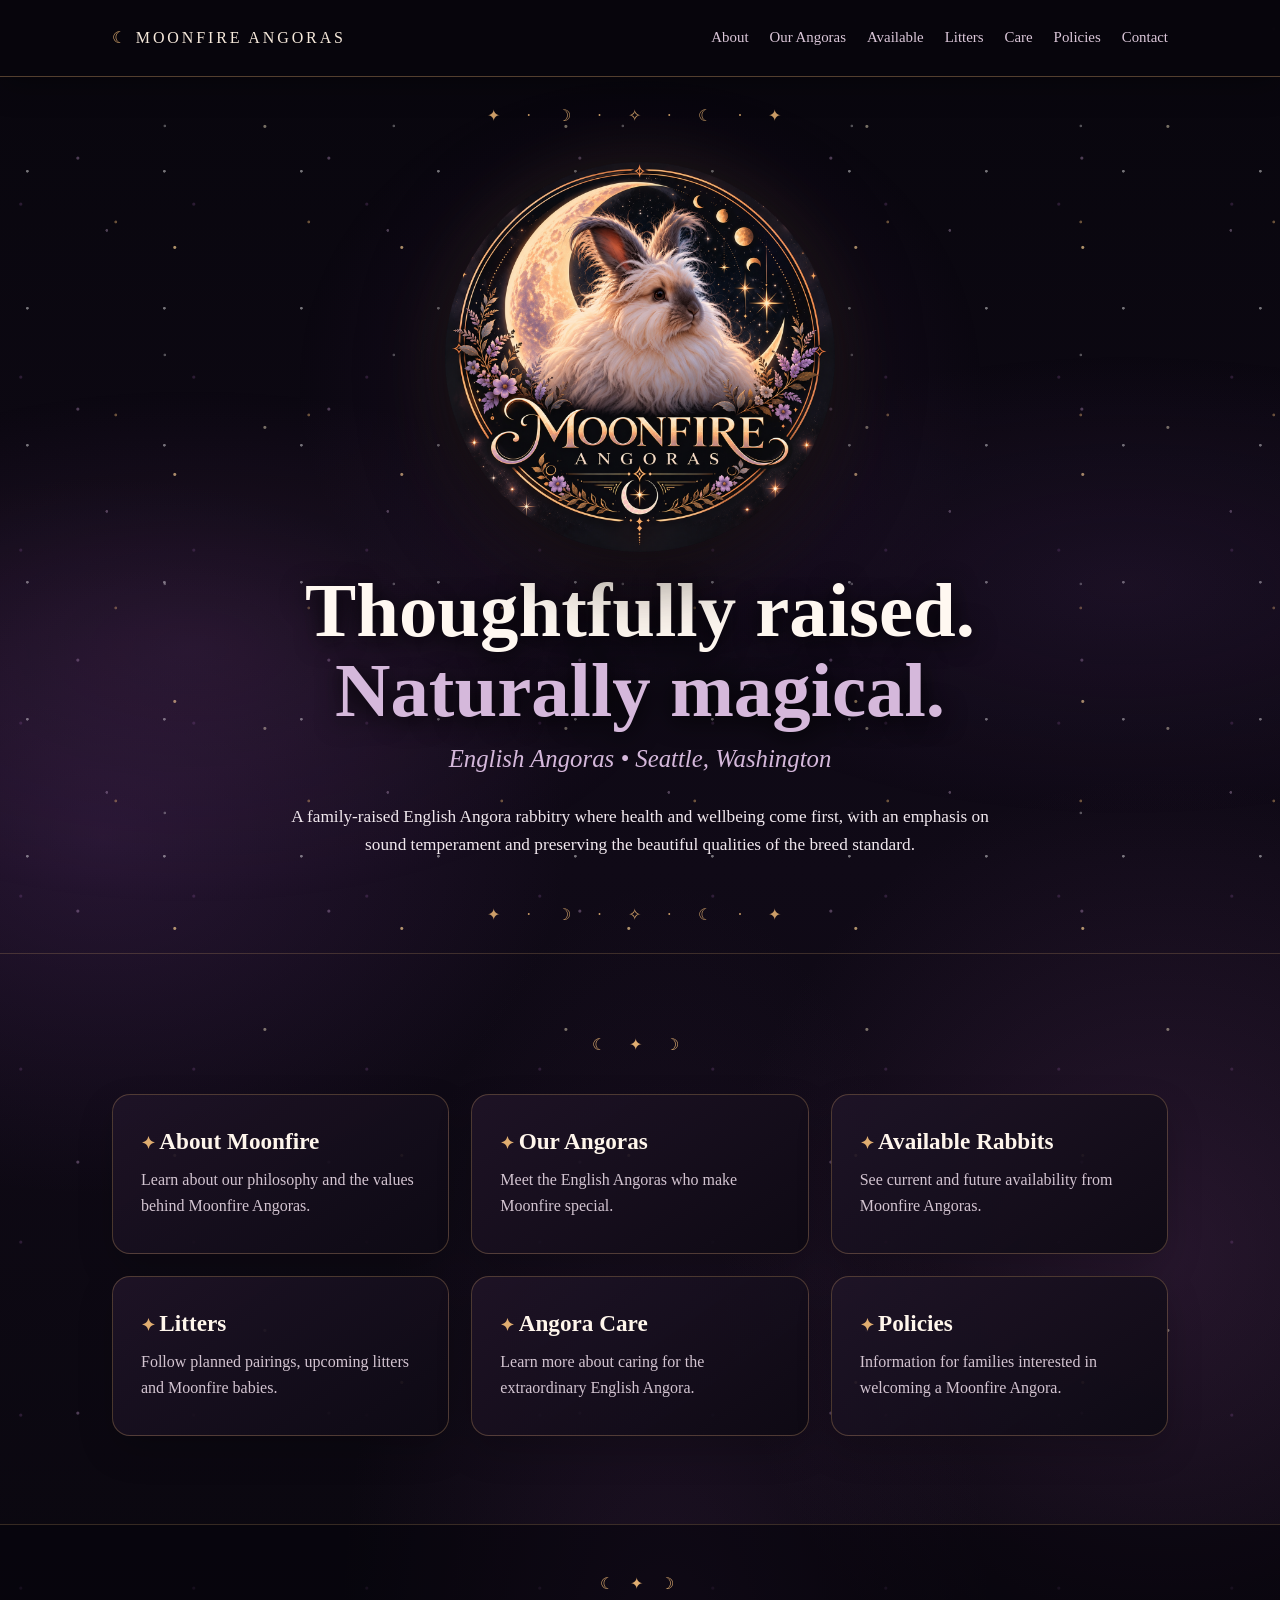
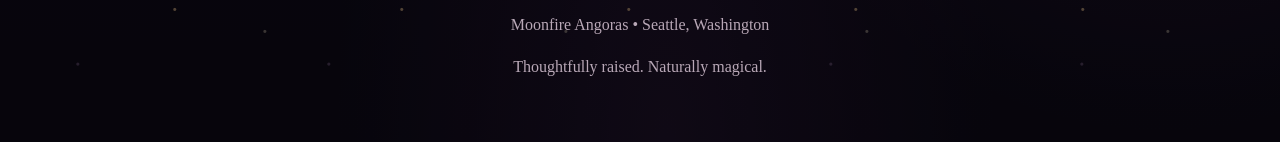
==== index.html @ a2c260e1 "Revise index.html for improved SEO and structure Updated the HTML structure and added a meta descrip" ====
<!doctype html>
<html lang="en">
<head>
  <meta charset="utf-8">
  <meta name="viewport" content="width=device-width, initial-scale=1">
  <title>Moonfire Angoras | Seattle, Washington</title>
  <meta name="description" content="Moonfire Angoras is a family-raised English Angora rabbitry in the Seattle, Washington area.">
  <link rel="stylesheet" href="style.css">
</head>

<body>

<nav>
  <div class="wrap">
    <a class="brand" href="index.html">☾ Moonfire Angoras</a>

    <div class="links">
      <a href="about.html">About</a>
      <a href="angoras.html">Our Angoras</a>
      <a href="available.html">Available</a>
      <a href="litters.html">Litters</a>
      <a href="care.html">Care</a>
      <a href="policies.html">Policies</a>
      <a href="contact.html">Contact</a>
    </div>
  </div>
</nav>

<main>

  <section class="hero">
    <div class="hero-inner">

      <img
        class="logo"
        src="logo.png"
        alt="Moonfire Angoras logo">

      <h1>
        Thoughtfully raised.<br>
        <span style="color:#d5b8db;">Naturally magical.</span>
      </h1>

      <div class="tag">
        English Angoras • Seattle, Washington
      </div>

      <p class="lead">
        A family-raised English Angora rabbitry where health and wellbeing
        come first, with an emphasis on sound temperament and preserving
        the beautiful qualities of the breed standard.
      </p>

    </div>
  </section>


  <section class="home-links">
    <div class="wrap">

      <div class="grid">

        <a class="tile" href="about.html">
          <h2>About Moonfire</h2>
          <p>
            Learn about our philosophy and the values behind
            Moonfire Angoras.
          </p>
        </a>

        <a class="tile" href="angoras.html">
          <h2>Our Angoras</h2>
          <p>
            Meet the English Angoras who make Moonfire special.
          </p>
        </a>

        <a class="tile" href="available.html">
          <h2>Available Rabbits</h2>
          <p>
            See current and future availability from Moonfire Angoras.
          </p>
        </a>

        <a class="tile" href="litters.html">
          <h2>Litters</h2>
          <p>
            Follow planned pairings, upcoming litters and Moonfire babies.
          </p>
        </a>

        <a class="tile" href="care.html">
          <h2>Angora Care</h2>
          <p>
            Learn more about caring for the extraordinary English Angora.
          </p>
        </a>

        <a class="tile" href="policies.html">
          <h2>Policies</h2>
          <p>
            Information for families interested in welcoming
            a Moonfire Angora.
          </p>
        </a>

      </div>

    </div>
  </section>

</main>


<footer>
  <div class="wrap">
    <div class="moon">☾ ✦ ☽</div>
    <p>Moonfire Angoras • Seattle, Washington</p>
    <p>Thoughtfully raised. Naturally magical.</p>
  </div>
</footer>

</body>
</html>
---- style.css ----
:root{
  --night:#090710;
  --night2:#100b18;
  --plum:#211329;
  --cream:#f8f0e8;
  --lav:#d5b8db;
  --lav2:#a879b5;
  --gold:#e0ad70;
  --gold2:#f2d2a2;
  --muted:#d3c4d1;
}
*{box-sizing:border-box}
html{scroll-behavior:smooth}
body{
  margin:0;
  color:var(--cream);
  font-family:Georgia,'Times New Roman',serif;
  line-height:1.6;
  background:
    radial-gradient(circle at 12% 18%,rgba(161,101,177,.22) 0 1px,transparent 2px),
    radial-gradient(circle at 77% 9%,rgba(244,203,142,.7) 0 1px,transparent 2px),
    radial-gradient(circle at 88% 42%,rgba(255,241,205,.45) 0 1px,transparent 2px),
    radial-gradient(circle at 31% 63%,rgba(205,161,214,.35) 0 1px,transparent 2px),
    radial-gradient(ellipse at 8% 48%,rgba(83,44,103,.34),transparent 28%),
    radial-gradient(ellipse at 91% 72%,rgba(105,57,111,.28),transparent 27%),
    radial-gradient(ellipse at 52% 100%,rgba(85,46,95,.25),transparent 35%),
    linear-gradient(180deg,#08060d 0%,#100a17 50%,#09070e 100%);
  background-size:173px 173px,227px 227px,301px 301px,251px 251px,auto,auto,auto,auto;
  min-height:100vh;
}
body:before{
  content:"";
  position:fixed; inset:0; pointer-events:none; z-index:-1;
  background:
    radial-gradient(circle at 20% 25%,rgba(255,255,255,.55) 0 1px,transparent 1.7px),
    radial-gradient(circle at 60% 15%,rgba(231,178,111,.55) 0 1px,transparent 1.8px),
    radial-gradient(circle at 72% 55%,rgba(255,255,255,.38) 0 1px,transparent 1.7px),
    radial-gradient(circle at 38% 82%,rgba(218,182,224,.42) 0 1px,transparent 1.7px);
  background-size:137px 137px,193px 193px,229px 229px,281px 281px;
  opacity:.8;
}
a{color:inherit}
.wrap{max-width:1100px;margin:auto;padding:0 22px}
nav{
  position:sticky;top:0;z-index:10;
  background:rgba(8,6,13,.94);
  backdrop-filter:blur(10px);
  border-bottom:1px solid rgba(224,173,112,.35);
  box-shadow:0 10px 30px rgba(0,0,0,.25)
}
nav .wrap{display:flex;align-items:center;justify-content:space-between;min-height:76px}
.brand{text-decoration:none;letter-spacing:.18em;text-transform:uppercase;font-size:1rem;color:#f7eadc;white-space:nowrap}
.brand:first-letter{color:var(--gold)}
.links{display:flex;gap:21px;font-size:.93rem;flex-wrap:wrap;justify-content:center}
.links a{text-decoration:none;color:#dbc7d9;transition:.2s}
.links a:hover{color:var(--gold2);text-shadow:0 0 14px rgba(224,173,112,.35)}
.hero{
  min-height:82vh;display:grid;place-items:center;text-align:center;position:relative;overflow:hidden;
  background:
    radial-gradient(ellipse at 50% 35%,rgba(96,52,112,.18),transparent 38%),
    radial-gradient(ellipse at 15% 65%,rgba(119,65,126,.18),transparent 32%),
    radial-gradient(ellipse at 88% 58%,rgba(77,43,98,.22),transparent 32%);
}
.hero:before,.hero:after{
  content:"✦   ·   ☽   ·   ✧   ·   ☾   ·   ✦";
  position:absolute;left:50%;transform:translateX(-50%);
  color:var(--gold);letter-spacing:.7em;white-space:nowrap;opacity:.9
}
.hero:before{top:26px}
.hero:after{bottom:26px}
.hero-inner{max-width:840px;padding:85px 22px 95px;position:relative}
.logo{
  width:min(390px,78vw);
  border-radius:50%;
  filter:drop-shadow(0 18px 40px rgba(0,0,0,.65)) drop-shadow(0 0 25px rgba(224,173,112,.12));
}
h1{font-size:clamp(2.4rem,6vw,4.8rem);line-height:1.04;margin:.7rem 0 .55rem;color:#fff8f1;text-shadow:0 4px 24px #000}
.hero h1 br + *{}
.tag{font-size:clamp(1.15rem,2.5vw,1.55rem);color:var(--lav);font-style:italic}
.lead{max-width:720px;margin:24px auto 0;color:#f1e8ee;font-size:1.08rem}
.btn{display:inline-block;padding:12px 20px;border:1px solid var(--gold);border-radius:999px;text-decoration:none;background:rgba(36,26,42,.8)}
.home-links{padding:78px 0 88px;border-top:1px solid rgba(224,173,112,.22)}
.home-links:before{content:"☾  ✦  ☽";display:block;text-align:center;color:var(--gold);letter-spacing:.6em;margin-bottom:36px}
.grid{display:grid;grid-template-columns:repeat(3,1fr);gap:22px}
.tile{
  background:linear-gradient(145deg,rgba(31,20,39,.92),rgba(14,10,20,.94));
  border:1px solid rgba(224,173,112,.28);
  border-radius:18px;padding:28px;text-decoration:none;min-height:160px;transition:.2s;
  box-shadow:0 15px 35px rgba(0,0,0,.18)
}
.tile:hover{transform:translateY(-3px);border-color:var(--gold);box-shadow:0 15px 40px rgba(0,0,0,.35)}
.tile h2{margin:0 0 7px;color:#fff6ec;font-size:1.45rem}
.tile h2:before{content:"✦ ";color:var(--gold);font-size:.75em}
.tile p{margin:0;color:var(--muted)}
.pagehead{
  padding:100px 0 60px;text-align:center;
  background:radial-gradient(ellipse at 50% 20%,rgba(107,61,119,.3),transparent 52%);
  border-bottom:1px solid rgba(224,173,112,.18)
}
.pagehead:before{content:"☾  ✦  ☽";display:block;color:var(--gold);letter-spacing:.6em;margin-bottom:14px}
.pagehead h1{font-size:clamp(2.4rem,5vw,4rem)}
.section{padding:70px 0}
.eyebrow{letter-spacing:.18em;text-transform:uppercase;color:var(--gold);font-size:.78rem}
.section h2{font-size:clamp(2rem,4vw,3.1rem);margin:.2em 0 .4em}
.split{display:grid;grid-template-columns:1fr 1fr;gap:38px;align-items:center}
.split img,.feature{width:100%;border-radius:22px;border:1px solid rgba(224,173,112,.35);box-shadow:0 18px 45px rgba(0,0,0,.35)}
.card{background:rgba(22,14,28,.9);border:1px solid rgba(224,173,112,.25);border-radius:18px;overflow:hidden}
.card img{width:100%;height:300px;object-fit:cover}
.card .copy{padding:20px}
.placeholder{padding:36px;border:1px dashed rgba(224,173,112,.45);border-radius:18px;background:rgba(23,15,29,.8);color:var(--muted)}
.quote{font-size:clamp(1.5rem,3vw,2.4rem);color:var(--lav);font-style:italic}
footer{padding:46px 0;text-align:center;color:#b9a8b7;border-top:1px solid rgba(224,173,112,.22);background:rgba(7,5,11,.55)}
.moon{color:var(--gold);letter-spacing:.4em}
@media(max-width:800px){
  nav .wrap{display:block;padding-top:13px;padding-bottom:13px}
  .brand{display:block;margin-bottom:10px}
  .links{display:grid;grid-template-columns:repeat(4,auto);gap:8px 15px;justify-content:start;font-size:.88rem}
  .grid,.split{grid-template-columns:1fr}
  .hero{min-height:76vh}
  .hero-inner{padding-top:78px}
}
@media(max-width:560px){
  .wrap{padding-left:18px;padding-right:18px}
  .brand{font-size:.94rem}
  .links{grid-template-columns:repeat(4,max-content);gap:8px 18px;font-size:.84rem}
  .logo{width:min(330px,82vw)}
  .hero h1{font-size:clamp(2.5rem,12vw,3.8rem)}
  .lead{font-size:1rem}
  .hero:before,.hero:after{letter-spacing:.35em;font-size:.85rem}
}
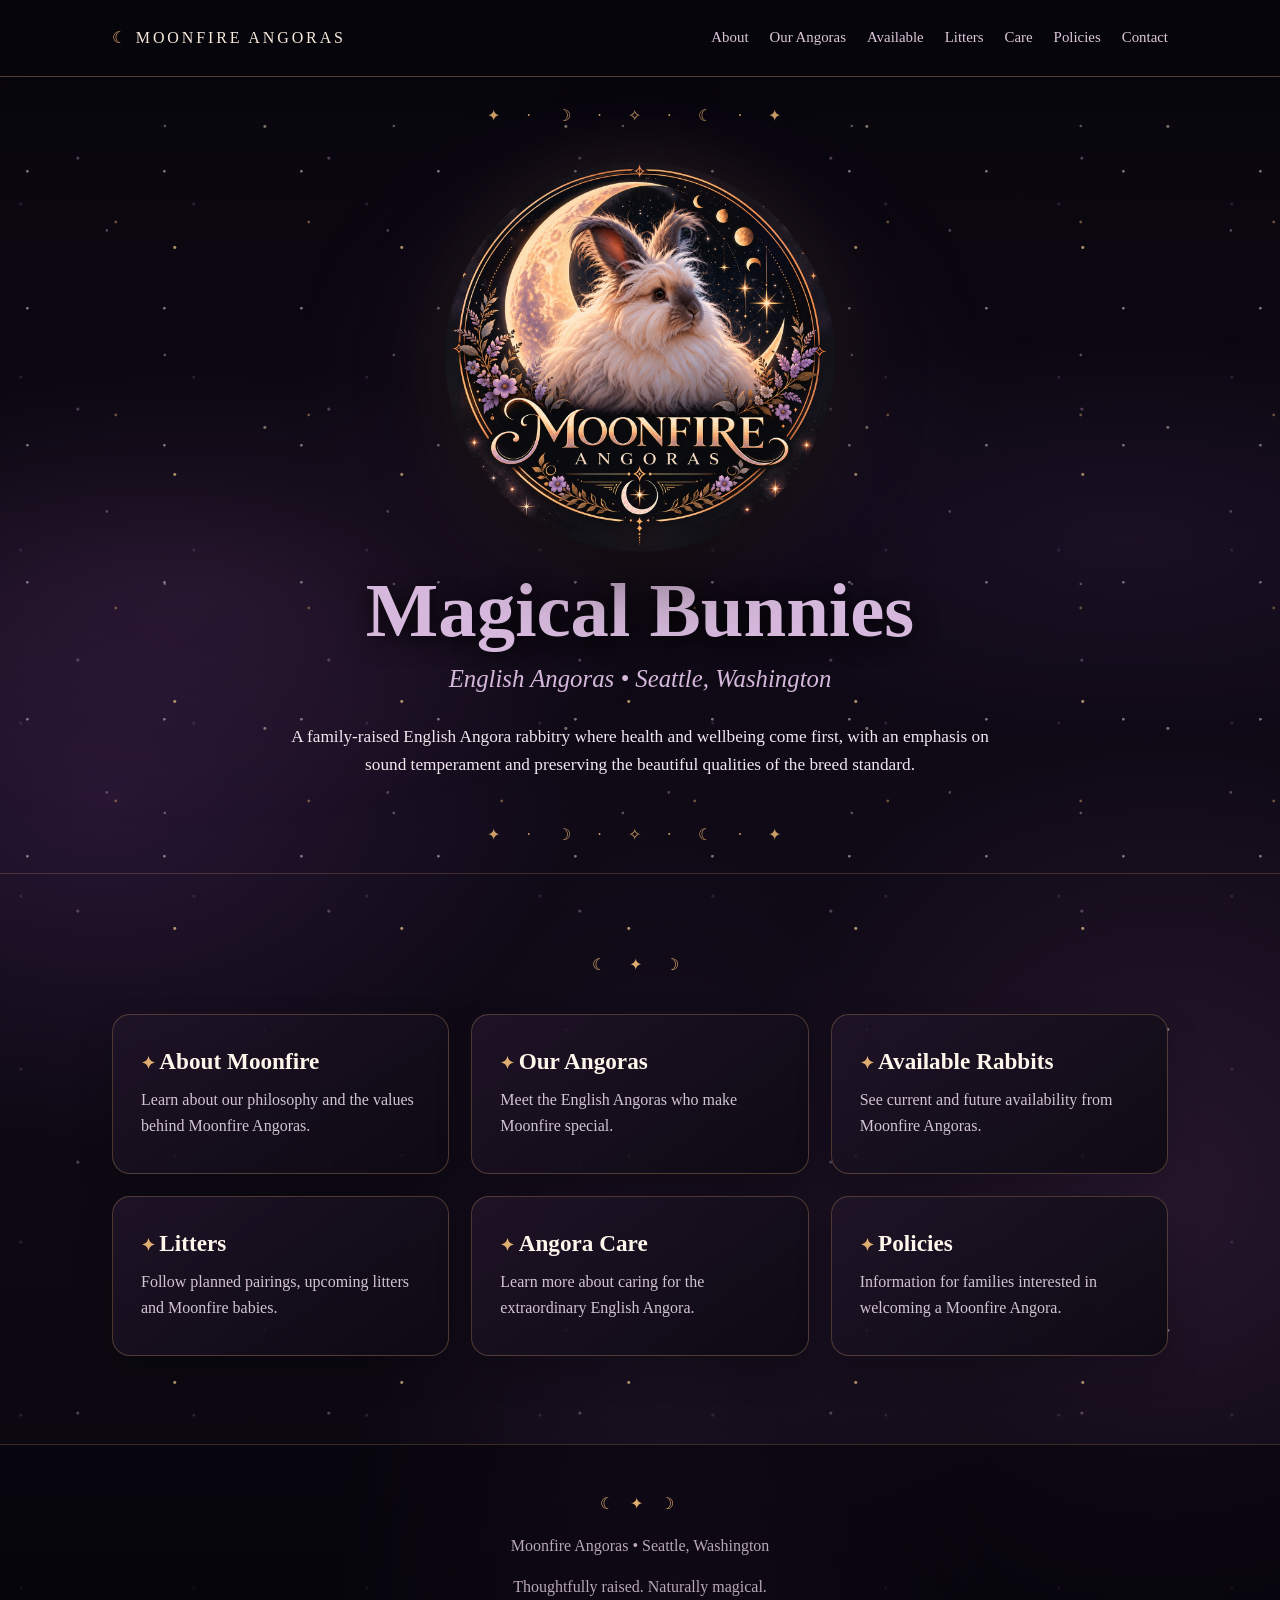
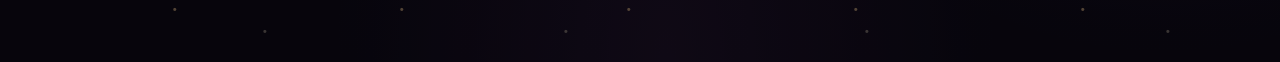
==== commit 2d4ddc58: "Update header text to 'Magical Bunnies'" ====
--- a/index.html
+++ b/index.html
@@ -37,8 +37,7 @@
         alt="Moonfire Angoras logo">
 
       <h1>
-        Thoughtfully raised.<br>
-        <span style="color:#d5b8db;">Naturally magical.</span>
+   <span style="color:#d5b8db;">Magical Bunnies</span>
       </h1>
 
       <div class="tag">
--- a/style.css
+++ b/style.css
@@ -129,3 +129,38 @@
   .lead{font-size:1rem}
   .hero:before,.hero:after{letter-spacing:.35em;font-size:.85rem}
 }
+/* Mobile homepage refinements */
+@media (max-width: 560px) {
+
+  .hero-inner {
+    padding-top: 65px;
+    padding-bottom: 75px;
+  }
+
+  .logo {
+    width: min(300px, 76vw);
+  }
+
+  .hero h1 {
+    font-size: 2.65rem;
+    line-height: 1.08;
+    margin-top: 1.1rem;
+    margin-bottom: 0.8rem;
+  }
+
+  .hero h1 span {
+    font-size: 0.9em;
+    font-style: italic;
+  }
+
+  .tag {
+    font-size: 1.08rem;
+    margin-top: 12px;
+  }
+
+  .lead {
+    font-size: 1rem;
+    line-height: 1.7;
+    margin-top: 24px;
+  }
+}
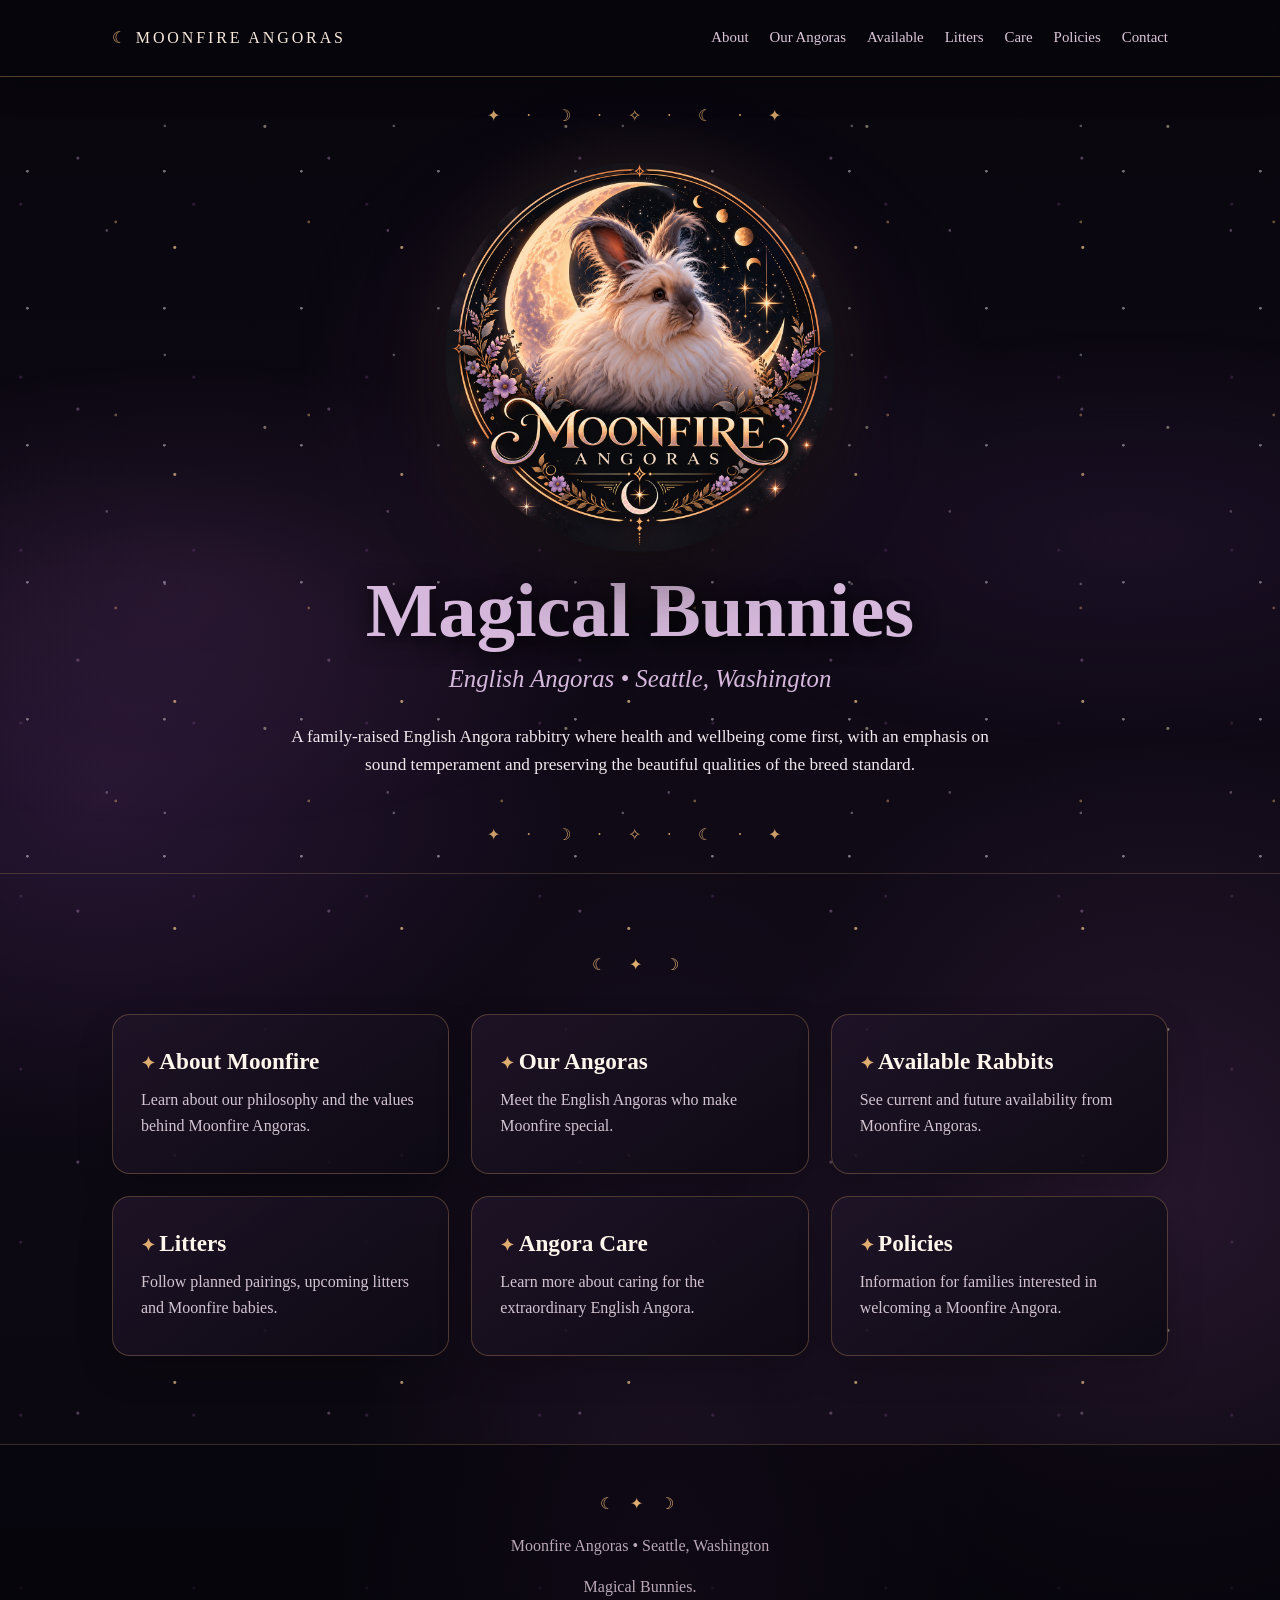
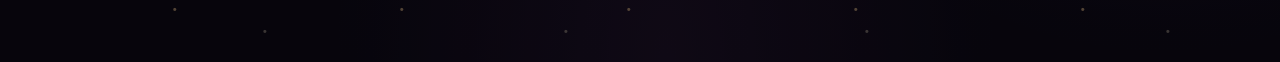
==== commit acc7e5d2: "Update footer text to 'Magical Bunnies.'" ====
--- a/index.html
+++ b/index.html
@@ -115,7 +115,7 @@
   <div class="wrap">
     <div class="moon">☾ ✦ ☽</div>
     <p>Moonfire Angoras • Seattle, Washington</p>
-    <p>Thoughtfully raised. Naturally magical.</p>
+    <p>Magical Bunnies.</p>
   </div>
 </footer>
 
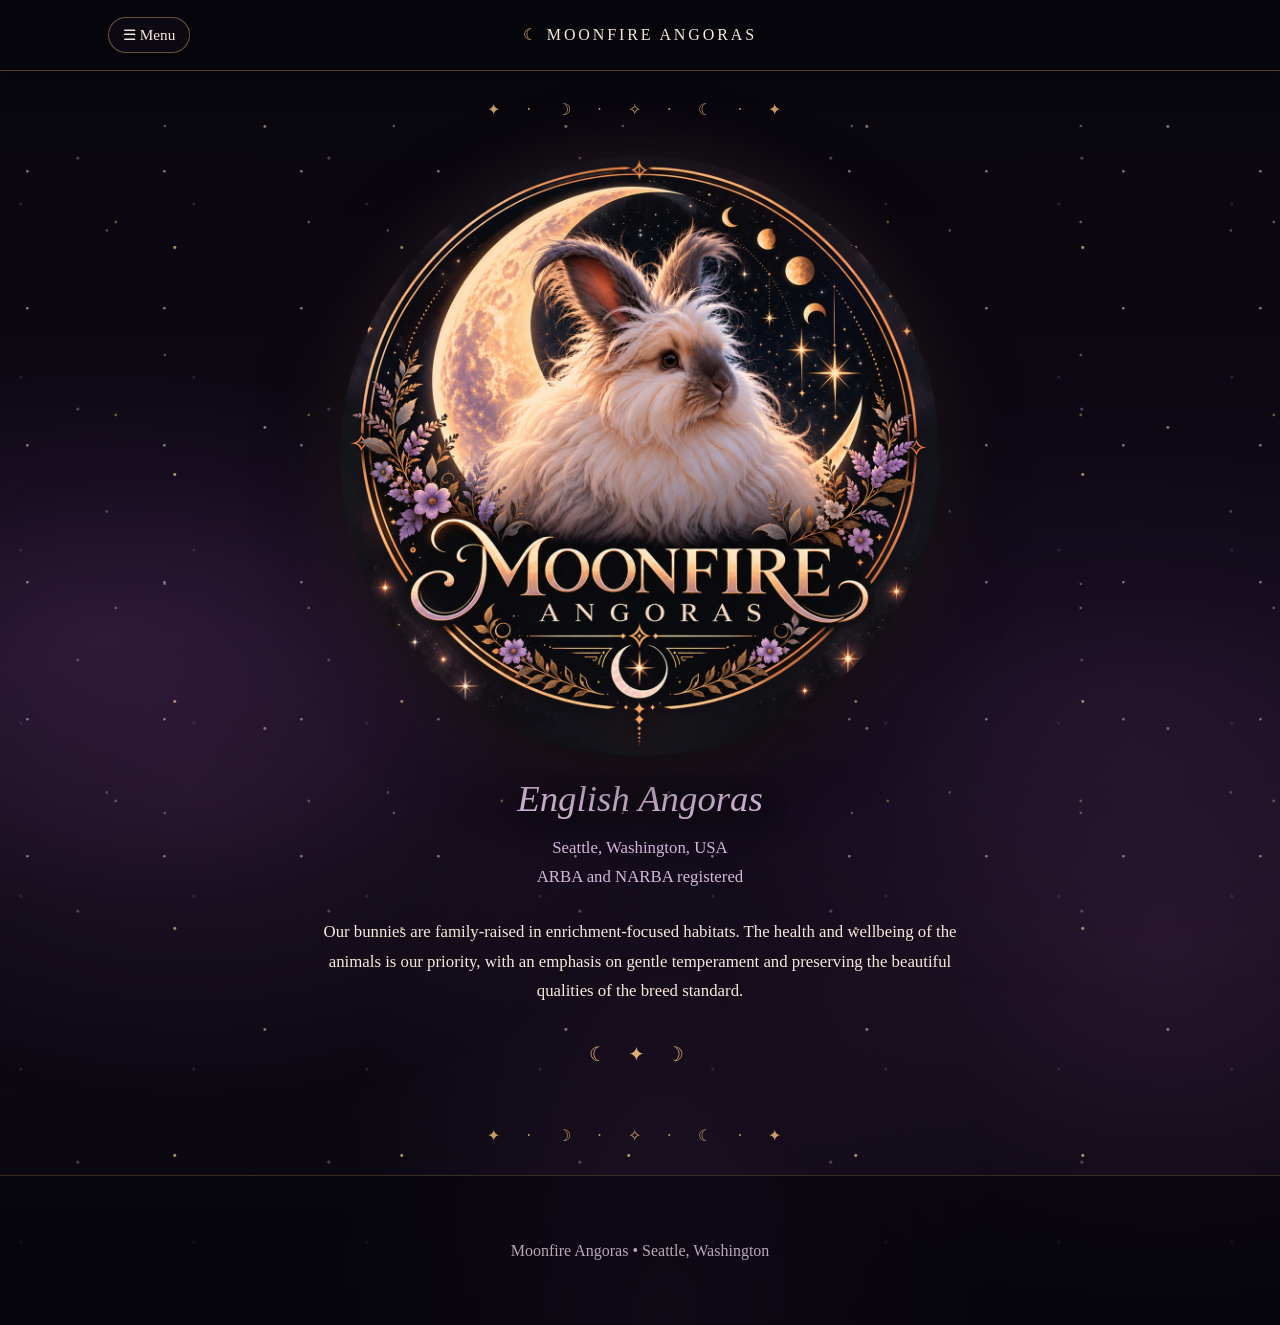
==== commit ccea4ec9: "Refactor index.html for improved structure and clarity Updated the HTML structure and improved the d" ====
--- a/index.html
+++ b/index.html
@@ -3,121 +3,455 @@
 <head>
   <meta charset="utf-8">
   <meta name="viewport" content="width=device-width, initial-scale=1">
+
   <title>Moonfire Angoras | Seattle, Washington</title>
-  <meta name="description" content="Moonfire Angoras is a family-raised English Angora rabbitry in the Seattle, Washington area.">
+
+  <meta
+    name="description"
+    content="Moonfire Angoras is a family-raised English Angora rabbitry in Seattle, Washington.">
+
   <link rel="stylesheet" href="style.css">
+
+  <style>
+
+    /* ---------- LEFT DROPDOWN MENU ---------- */
+
+    nav .wrap {
+      position: relative;
+      min-height: 70px;
+      display: flex;
+      align-items: center;
+      justify-content: center;
+    }
+
+    .brand {
+      text-align: center;
+    }
+
+    .menu-wrap {
+      position: absolute;
+      left: 18px;
+      top: 50%;
+      transform: translateY(-50%);
+      z-index: 100;
+    }
+
+    .menu-button {
+      background: rgba(14,10,20,.96);
+      border: 1px solid rgba(224,173,112,.45);
+      border-radius: 999px;
+
+      color: #f7eadc;
+
+      font-family: Georgia, "Times New Roman", serif;
+      font-size: .95rem;
+
+      padding: 8px 14px;
+      cursor: pointer;
+    }
+
+    .dropdown {
+      display: none;
+
+      position: absolute;
+      left: 0;
+      top: calc(100% + 10px);
+
+      width: 205px;
+
+      padding: 10px;
+
+      background: rgba(14,10,20,.98);
+
+      border: 1px solid rgba(224,173,112,.45);
+      border-radius: 16px;
+
+      box-shadow: 0 15px 35px rgba(0,0,0,.45);
+
+      z-index: 200;
+    }
+
+    .dropdown.open {
+      display: block;
+    }
+
+    .dropdown a {
+      display: block;
+
+      padding: 11px 14px;
+
+      color: #dbc7d9;
+      text-decoration: none;
+
+      border-radius: 10px;
+
+      font-size: 1rem;
+      text-align: left;
+    }
+
+    .dropdown a:hover {
+      background: rgba(224,173,112,.12);
+      color: #f2d2a2;
+    }
+
+
+    /* ---------- CENTER THE HOMEPAGE ---------- */
+
+    .hero {
+      text-align: center;
+    }
+
+    .hero-inner {
+      width: 100%;
+      max-width: 900px;
+
+      margin-left: auto;
+      margin-right: auto;
+
+      padding-left: 20px;
+      padding-right: 20px;
+
+      text-align: center;
+    }
+
+
+    /* ---------- LARGER CENTERED LOGO ---------- */
+
+    .hero .logo {
+      display: block;
+
+      width: min(600px, 92vw);
+      max-width: 100%;
+
+      margin-left: auto;
+      margin-right: auto;
+
+      border-radius: 50%;
+    }
+
+
+    /* ---------- ALL TEXT USES SAME CENTER ---------- */
+
+    .home-info {
+      width: 100%;
+      max-width: 720px;
+
+      margin: 22px auto 0;
+
+      text-align: center;
+    }
+
+
+    /* English Angoras */
+
+    .home-title {
+      margin: 0 auto 14px;
+
+      color: #d5b8db;
+
+      font-size: clamp(1.65rem, 6vw, 2.3rem);
+      font-style: italic;
+      font-weight: normal;
+
+      line-height: 1.15;
+
+      text-align: center;
+    }
+
+
+    /* Location and registration */
+
+    .home-details {
+      width: 100%;
+
+      margin: 0 auto 26px;
+
+      color: #d5b8db;
+
+      font-size: 1.05rem;
+      line-height: 1.7;
+
+      text-align: center;
+    }
+
+
+    /* Description */
+
+    .home-description {
+      width: 100%;
+      max-width: 650px;
+
+      margin: 0 auto;
+
+      color: #f7eadc;
+
+      font-size: 1.05rem;
+      line-height: 1.75;
+
+      text-align: center;
+    }
+
+
+    /* Decorative divider */
+
+    .home-divider {
+      margin: 32px auto 10px;
+
+      color: #e0ad70;
+
+      font-size: 1.25rem;
+
+      text-align: center;
+      letter-spacing: .5rem;
+    }
+
+
+    /* ---------- CENTERED FOOTER ---------- */
+
+    footer .wrap {
+      width: 100%;
+      max-width: 720px;
+
+      margin-left: auto;
+      margin-right: auto;
+
+      text-align: center;
+    }
+
+    footer p,
+    footer .moon {
+      text-align: center;
+    }
+
+
+    /* ---------- PHONE ADJUSTMENTS ---------- */
+
+    @media (max-width: 560px) {
+
+      nav .wrap {
+        min-height: 72px;
+      }
+
+      .brand {
+        font-size: .82rem;
+        letter-spacing: .12em;
+      }
+
+      .menu-wrap {
+        left: 10px;
+      }
+
+      .menu-button {
+        font-size: .82rem;
+        padding: 7px 11px;
+      }
+
+      .dropdown {
+        width: 190px;
+      }
+
+      .hero-inner {
+        padding-left: 16px;
+        padding-right: 16px;
+      }
+
+      .hero .logo {
+        width: min(520px, 96vw);
+      }
+
+      .home-title {
+        font-size: 1.65rem;
+      }
+
+      .home-details {
+        font-size: 1rem;
+      }
+
+      .home-description {
+        max-width: 94%;
+        font-size: 1rem;
+        line-height: 1.7;
+      }
+    }
+
+  </style>
 </head>
 
+
 <body>
+
+
+<!-- NAVIGATION -->
 
 <nav>
   <div class="wrap">
-    <a class="brand" href="index.html">☾ Moonfire Angoras</a>
-
-    <div class="links">
-      <a href="about.html">About</a>
-      <a href="angoras.html">Our Angoras</a>
-      <a href="available.html">Available</a>
-      <a href="litters.html">Litters</a>
-      <a href="care.html">Care</a>
-      <a href="policies.html">Policies</a>
-      <a href="contact.html">Contact</a>
+
+    <div class="menu-wrap">
+
+      <button
+        class="menu-button"
+        type="button"
+        aria-expanded="false"
+        aria-controls="site-menu">
+        ☰ Menu
+      </button>
+
+      <div
+        class="dropdown"
+        id="site-menu">
+
+        <a href="about.html">About</a>
+        <a href="angoras.html">Our Angoras</a>
+        <a href="available.html">Available</a>
+        <a href="litters.html">Litters</a>
+        <a href="care.html">Care</a>
+        <a href="policies.html">Policies</a>
+        <a href="contact.html">Contact</a>
+
+      </div>
+
     </div>
+
+
+    <a
+      class="brand"
+      href="index.html">
+      ☾ Moonfire Angoras
+    </a>
+
   </div>
 </nav>
 
+
+
+<!-- HOMEPAGE -->
+
 <main>
 
   <section class="hero">
+
     <div class="hero-inner">
+
+
+      <!-- LARGE CENTERED LOGO -->
 
       <img
         class="logo"
         src="logo.png"
         alt="Moonfire Angoras logo">
 
-      <h1>
-   <span style="color:#d5b8db;">Magical Bunnies</span>
-      </h1>
-
-      <div class="tag">
-        English Angoras • Seattle, Washington
+
+      <!-- CENTERED INFORMATION -->
+
+      <div class="home-info">
+
+
+        <h1 class="home-title">
+          English Angoras
+        </h1>
+
+
+        <div class="home-details">
+
+          Seattle, Washington, USA
+
+          <br>
+
+          ARBA and NARBA registered
+
+        </div>
+
+
+        <p class="home-description">
+
+          Our bunnies are family-raised in enrichment-focused habitats.
+          The health and wellbeing of the animals is our priority, with an
+          emphasis on gentle temperament and preserving the beautiful
+          qualities of the breed standard.
+
+        </p>
+
+
+        <div class="home-divider">
+          ☾ ✦ ☽
+        </div>
+
+
       </div>
 
-      <p class="lead">
-        A family-raised English Angora rabbitry where health and wellbeing
-        come first, with an emphasis on sound temperament and preserving
-        the beautiful qualities of the breed standard.
-      </p>
-
     </div>
+
   </section>
 
-
-  <section class="home-links">
-    <div class="wrap">
-
-      <div class="grid">
-
-        <a class="tile" href="about.html">
-          <h2>About Moonfire</h2>
-          <p>
-            Learn about our philosophy and the values behind
-            Moonfire Angoras.
-          </p>
-        </a>
-
-        <a class="tile" href="angoras.html">
-          <h2>Our Angoras</h2>
-          <p>
-            Meet the English Angoras who make Moonfire special.
-          </p>
-        </a>
-
-        <a class="tile" href="available.html">
-          <h2>Available Rabbits</h2>
-          <p>
-            See current and future availability from Moonfire Angoras.
-          </p>
-        </a>
-
-        <a class="tile" href="litters.html">
-          <h2>Litters</h2>
-          <p>
-            Follow planned pairings, upcoming litters and Moonfire babies.
-          </p>
-        </a>
-
-        <a class="tile" href="care.html">
-          <h2>Angora Care</h2>
-          <p>
-            Learn more about caring for the extraordinary English Angora.
-          </p>
-        </a>
-
-        <a class="tile" href="policies.html">
-          <h2>Policies</h2>
-          <p>
-            Information for families interested in welcoming
-            a Moonfire Angora.
-          </p>
-        </a>
-
-      </div>
-
-    </div>
-  </section>
-
 </main>
 
 
+
+<!-- FOOTER -->
+
 <footer>
+
   <div class="wrap">
-    <div class="moon">☾ ✦ ☽</div>
-    <p>Moonfire Angoras • Seattle, Washington</p>
-    <p>Magical Bunnies.</p>
+
+    <p>
+      Moonfire Angoras • Seattle, Washington
+    </p>
+
   </div>
+
 </footer>
+
+
+
+<!-- DROPDOWN MENU SCRIPT -->
+
+<script>
+
+  const menuButton =
+    document.querySelector('.menu-button');
+
+  const dropdown =
+    document.querySelector('.dropdown');
+
+
+  menuButton.addEventListener(
+    'click',
+    function(event) {
+
+      event.stopPropagation();
+
+      const isOpen =
+        dropdown.classList.toggle('open');
+
+      menuButton.setAttribute(
+        'aria-expanded',
+        isOpen
+      );
+
+    }
+  );
+
+
+  document.addEventListener(
+    'click',
+    function(event) {
+
+      if (!event.target.closest('.menu-wrap')) {
+
+        dropdown.classList.remove('open');
+
+        menuButton.setAttribute(
+          'aria-expanded',
+          'false'
+        );
+
+      }
+
+    }
+  );
+
+</script>
+
 
 </body>
 </html>
--- a/style.css
+++ b/style.css
@@ -106,7 +106,11 @@
 .split{display:grid;grid-template-columns:1fr 1fr;gap:38px;align-items:center}
 .split img,.feature{width:100%;border-radius:22px;border:1px solid rgba(224,173,112,.35);box-shadow:0 18px 45px rgba(0,0,0,.35)}
 .card{background:rgba(22,14,28,.9);border:1px solid rgba(224,173,112,.25);border-radius:18px;overflow:hidden}
-.card img{width:100%;height:300px;object-fit:cover}
+.card img{
+  width:100%;
+  height:auto;
+  display:block;
+}
 .card .copy{padding:20px}
 .placeholder{padding:36px;border:1px dashed rgba(224,173,112,.45);border-radius:18px;background:rgba(23,15,29,.8);color:var(--muted)}
 .quote{font-size:clamp(1.5rem,3vw,2.4rem);color:var(--lav);font-style:italic}
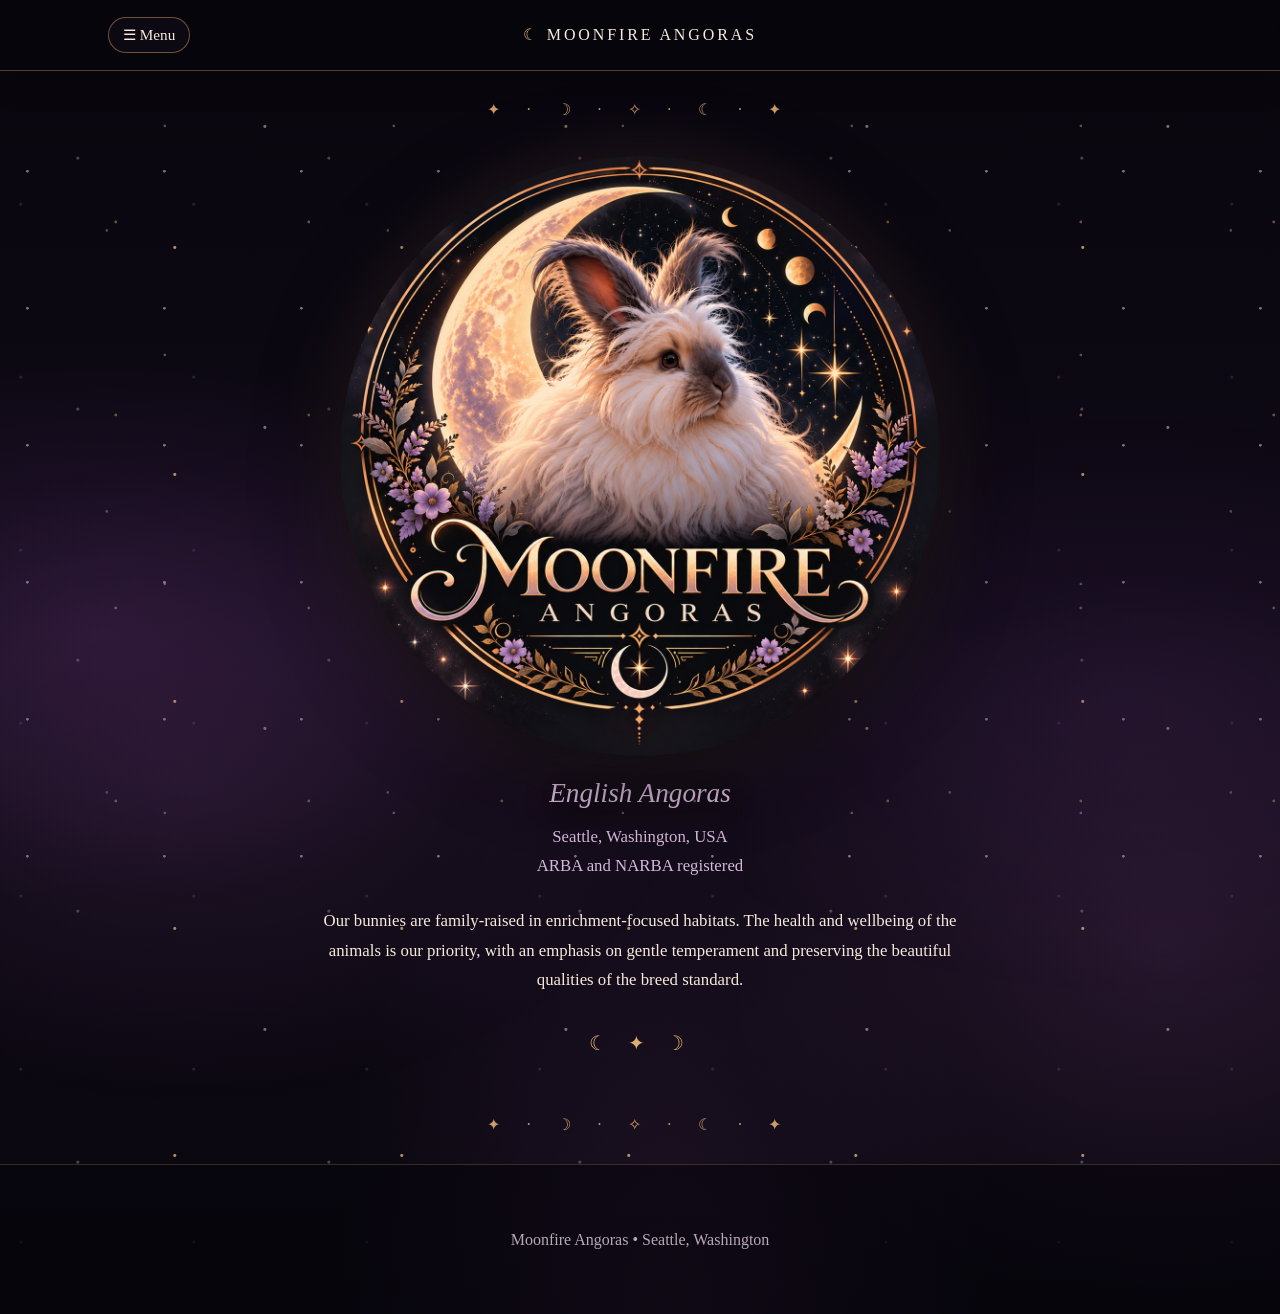
==== commit d6112e92: "Adjust font size in index.html" ====
--- a/index.html
+++ b/index.html
@@ -149,7 +149,7 @@
 
       color: #d5b8db;
 
-      font-size: clamp(1.65rem, 6vw, 2.3rem);
+      font-size: clamp(1.3rem, 4.5vw, 1.7rem);
       font-style: italic;
       font-weight: normal;
 
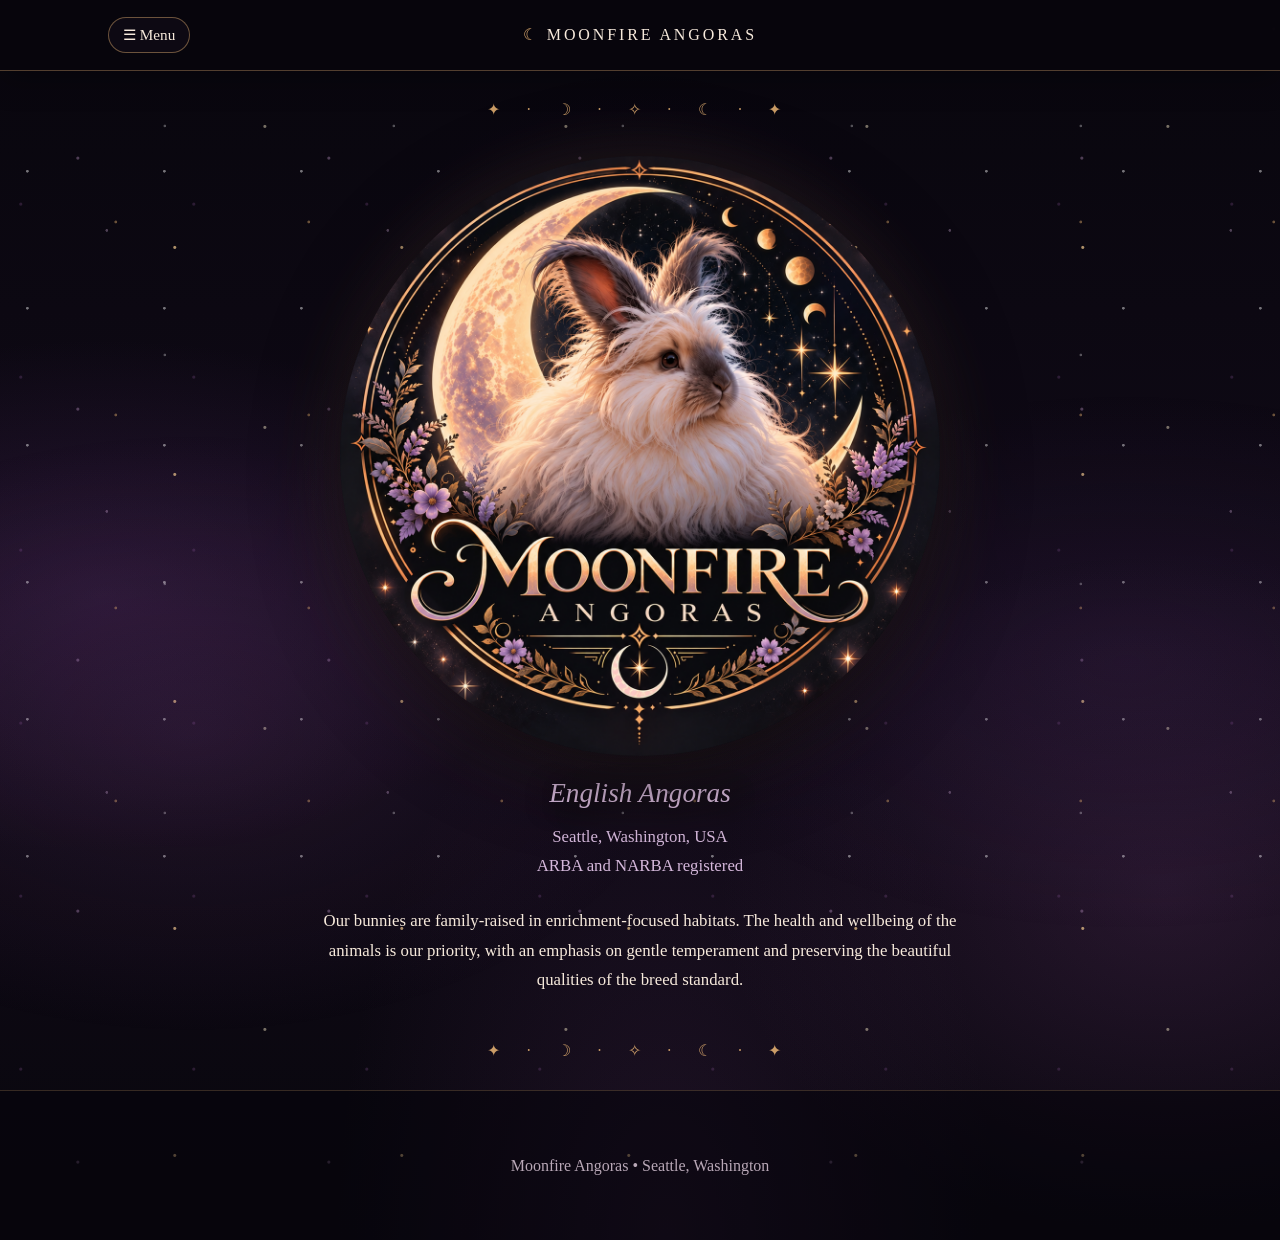
==== commit 83eba49b: "Remove home-divider from index.html Removed home-divider div with decorative symbols." ====
--- a/index.html
+++ b/index.html
@@ -372,9 +372,6 @@
         </p>
 
 
-        <div class="home-divider">
-          ☾ ✦ ☽
-        </div>
 
 
       </div>
